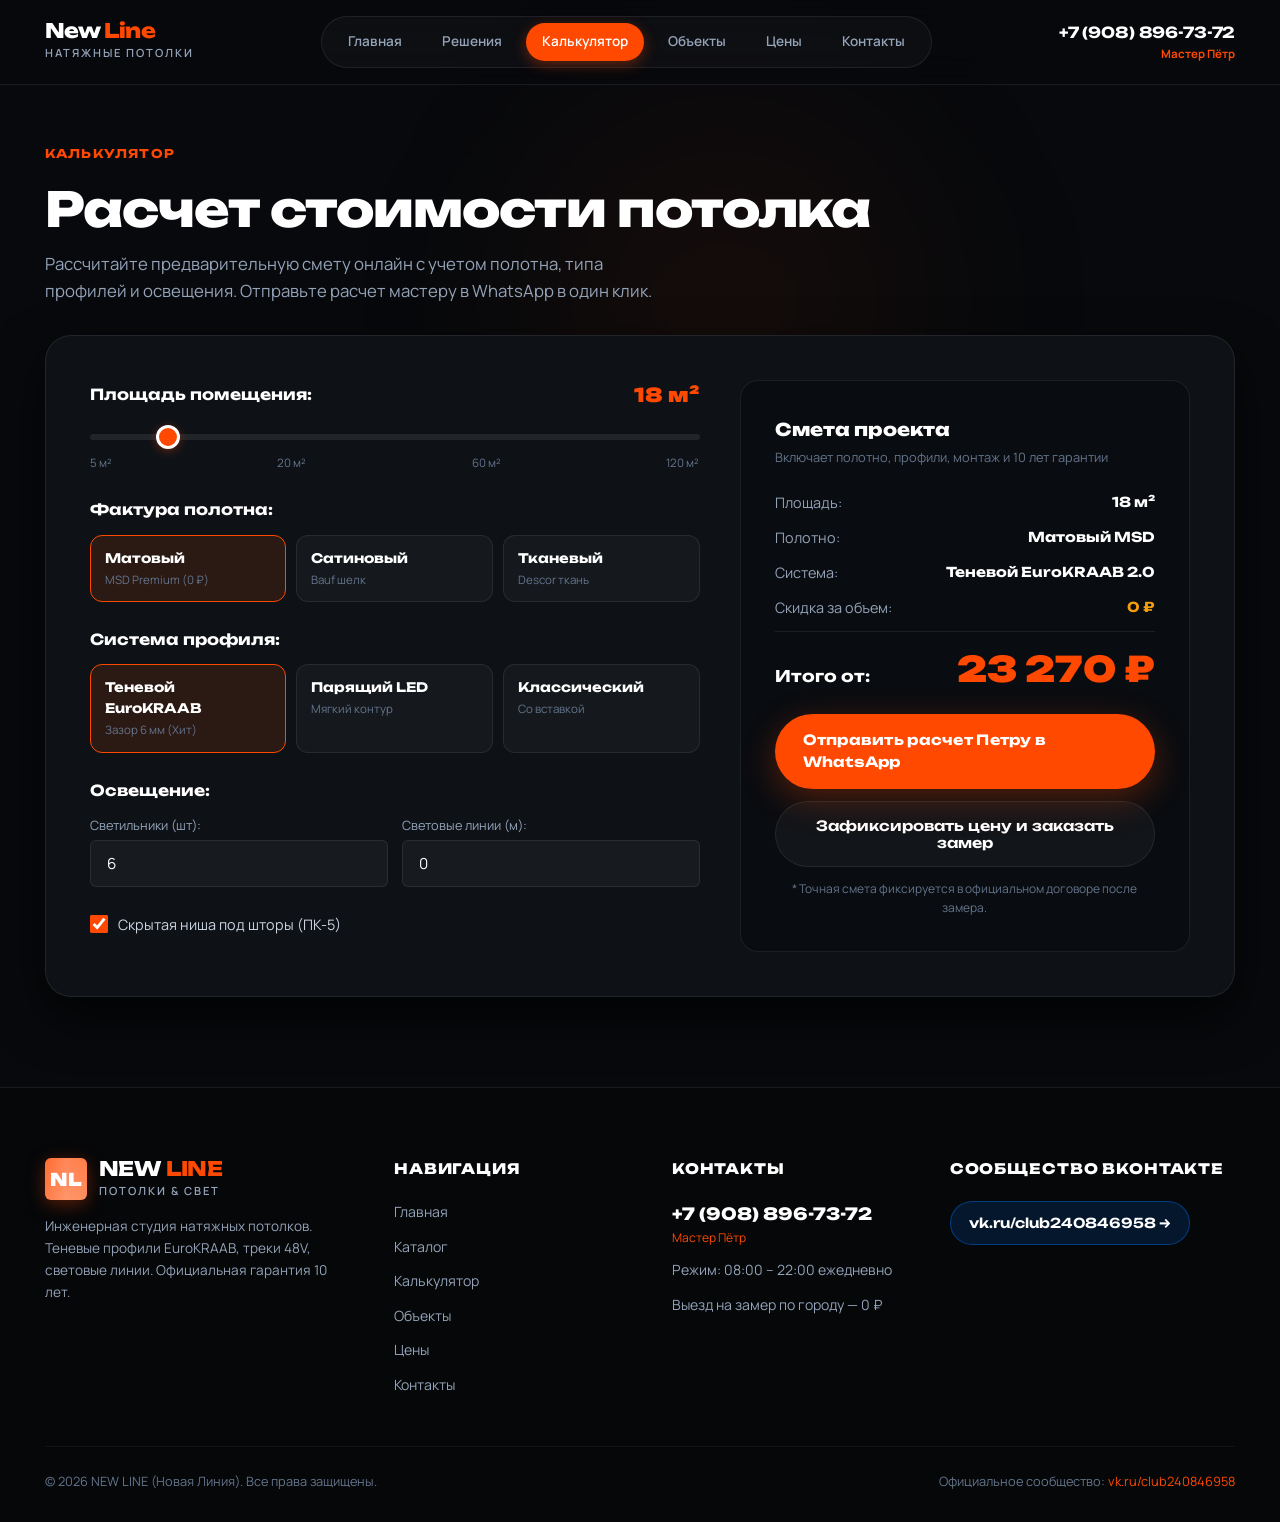
==== calculator.html @ ed09c53b "feat: NewLine stretch ceilings landing page with 152-FZ compliance and bento redesign" ====
<!DOCTYPE html>
<html lang="ru">
<head>
  <meta charset="UTF-8">
  <meta name="viewport" content="width=device-width, initial-scale=1.0">
  <title>Калькулятор стоимости натяжного потолка | NEW LINE</title>
  <meta name="description" content="Интерактивный светотехнический калькулятор сметы натяжных потолков. Теневые EuroKRAAB, треки 48V, световые линии. Мастер Пётр: +7 (908) 896-73-72.">

  <!-- Open Graph -->
  <meta property="og:title" content="Калькулятор стоимости потолка онлайн | NEW LINE">
  <meta property="og:description" content="Рассчитайте смету за 30 секунд и получите скидку до 15%!">
  <meta property="og:image" content="./assets/images/banner.png">

  <!-- Favicon -->
  <link rel="icon" type="image/svg+xml" href="data:image/svg+xml,<svg xmlns='http://www.w3.org/2000/svg' viewBox='0 0 100 100'><rect width='100' height='100' rx='20' fill='%23FF4800'/><path d='M25 75 L25 25 L45 25 L75 75 L75 25' stroke='white' stroke-width='12' fill='none' stroke-linecap='round' stroke-linejoin='round'/></svg>">

  <!-- Stylesheets -->
  <link rel="stylesheet" href="./assets/css/style.css">
  <link rel="stylesheet" href="./assets/css/animations.css">
</head>
<body>

  <div class="bg-ambient-light" style="top: 0; right: 20%;"></div>

  <!-- Header -->
  <header class="studio-header">
    <div class="container">
      <div class="header-inner">
        <a href="./index.html" class="brand-mark">
          <div class="brand-titles">
            <span class="brand-title">New <span>Line</span></span>
            <span class="brand-subtitle">натяжные потолки</span>
          </div>
        </a>

        <nav class="studio-nav">
          <a href="./index.html" class="studio-nav-link">Главная</a>
          <a href="./catalog.html" class="studio-nav-link">Решения</a>
          <a href="./calculator.html" class="studio-nav-link active">Калькулятор</a>
          <a href="./portfolio.html" class="studio-nav-link">Объекты</a>
          <a href="./prices.html" class="studio-nav-link">Цены</a>
          <a href="./contacts.html" class="studio-nav-link">Контакты</a>
        </nav>

        <div class="header-actions">
          <div class="header-phone">
            <a href="tel:+79088967372" class="header-phone-link">+7 (908) 896-73-72</a>
            <span class="header-phone-author">Мастер Пётр</span>
          </div>
          <button class="mobile-toggle-btn" aria-label="Меню">
            <svg width="22" height="22" viewBox="0 0 24 24" fill="none" stroke="currentColor" stroke-width="2.5"><line x1="3" y1="12" x2="21" y2="12"/><line x1="3" y1="6" x2="21" y2="6"/><line x1="3" y1="18" x2="21" y2="18"/></svg>
          </button>
        </div>
      </div>
    </div>
  </header>

  <!-- Page Header -->
  <section class="section-space" style="padding-top: 140px; padding-bottom: 30px;">
    <div class="container">
      <span class="studio-section-tag">Калькулятор</span>
      <h1 class="studio-section-title" style="font-size: 3rem; margin-top: 8px;">Расчет стоимости потолка</h1>
      <p style="color: var(--text-muted); max-width: 620px; font-size: 1.05rem; margin-top: 12px;">
        Рассчитайте предварительную смету онлайн с учетом полотна, типа профилей и освещения. Отправьте расчет мастеру в WhatsApp в один клик.
      </p>
    </div>
  </section>

  <!-- Estimator Section -->
  <section class="section-space" style="padding-top: 0;">
    <div class="container">
      <div class="estimator-container">
        <!-- Left: Form Controls -->
        <div>
          <!-- Area -->
          <div class="estimator-group">
            <div class="estimator-label-row">
              <span class="estimator-title">Площадь помещения:</span>
              <span class="estimator-value" id="areaValDisplay">18 м²</span>
            </div>
            <input type="range" class="studio-range" id="areaRange" min="5" max="120" value="18" step="1">
            <div style="display: flex; justify-content: space-between; font-size: 0.72rem; color: var(--text-dim); margin-top: 6px;">
              <span>5 м²</span>
              <span>20 м²</span>
              <span>60 м²</span>
              <span>120 м²</span>
            </div>
          </div>

          <!-- Texture -->
          <div class="estimator-group">
            <div class="estimator-label-row">
              <span class="estimator-title">Фактура полотна:</span>
            </div>
            <div class="studio-selector-grid">
              <div class="studio-option-btn active" data-est-texture="matte">
                <div class="option-btn-title">Матовый</div>
                <div class="option-btn-sub">MSD Premium (0 ₽)</div>
              </div>
              <div class="studio-option-btn" data-est-texture="satin">
                <div class="option-btn-title">Сатиновый</div>
                <div class="option-btn-sub">Bauf шелк</div>
              </div>
              <div class="studio-option-btn" data-est-texture="fabric">
                <div class="option-btn-title">Тканевый</div>
                <div class="option-btn-sub">Descor ткань</div>
              </div>
            </div>
          </div>

          <!-- Profile -->
          <div class="estimator-group">
            <div class="estimator-label-row">
              <span class="estimator-title">Система профиля:</span>
            </div>
            <div class="studio-selector-grid">
              <div class="studio-option-btn active" data-est-profile="shadow">
                <div class="option-btn-title">Теневой EuroKRAAB</div>
                <div class="option-btn-sub">Зазор 6 мм (Хит)</div>
              </div>
              <div class="studio-option-btn" data-est-profile="floating">
                <div class="option-btn-title">Парящий LED</div>
                <div class="option-btn-sub">Мягкий контур</div>
              </div>
              <div class="studio-option-btn" data-est-profile="classic">
                <div class="option-btn-title">Классический</div>
                <div class="option-btn-sub">Со вставкой</div>
              </div>
            </div>
          </div>

          <!-- Light Elements -->
          <div class="estimator-group">
            <div class="estimator-label-row">
              <span class="estimator-title">Освещение:</span>
            </div>
            <div style="display: grid; grid-template-columns: 1fr 1fr; gap: 14px;">
              <div>
                <span style="font-size: 0.8rem; color: var(--text-muted); display: block; margin-bottom: 4px;">Светильники (шт):</span>
                <input type="number" id="estSpots" class="studio-input" value="6" min="0" max="60" style="margin-bottom: 0;">
              </div>
              <div>
                <span style="font-size: 0.8rem; color: var(--text-muted); display: block; margin-bottom: 4px;">Световые линии (м):</span>
                <input type="number" id="estLines" class="studio-input" value="0" min="0" max="40" style="margin-bottom: 0;">
              </div>
            </div>
          </div>

          <!-- Niche -->
          <div class="estimator-group" style="margin-bottom: 0;">
            <label style="display: flex; align-items: center; gap: 10px; cursor: pointer; font-size: 0.9rem; color: #CBD5E1;">
              <input type="checkbox" id="estNiche" checked style="accent-color: var(--primary); width: 18px; height: 18px;">
              <span>Скрытая ниша под шторы (ПК-5)</span>
            </label>
          </div>
        </div>

        <!-- Right: Summary -->
        <div class="estimator-summary-card">
          <div>
            <div style="font-family: var(--font-display); font-size: 1.1rem; font-weight: 800; color: #fff; margin-bottom: 4px;">Смета проекта</div>
            <p style="font-size: 0.8rem; color: var(--text-dim); margin-bottom: 24px;">Включает полотно, профили, монтаж и 10 лет гарантии</p>

            <div class="summary-spec-row">
              <span>Площадь:</span>
              <strong id="specArea">18 м²</strong>
            </div>
            <div class="summary-spec-row">
              <span>Полотно:</span>
              <strong id="specTexture">Матовый MSD</strong>
            </div>
            <div class="summary-spec-row">
              <span>Система:</span>
              <strong id="specProfile">Теневой EuroKRAAB 2.0</strong>
            </div>
            <div class="summary-spec-row">
              <span>Скидка за объем:</span>
              <strong id="specDiscount" style="color: var(--gold);">0 ₽</strong>
            </div>
          </div>

          <div>
            <div class="summary-total-block">
              <span class="summary-total-label">Итого от:</span>
              <span class="summary-total-num" id="totalEstimateDisplay">18 970 ₽</span>
            </div>

            <a id="estimatorWaBtn" href="#" target="_blank" class="btn-studio-primary" style="width: 100%; justify-content: center; margin-bottom: 12px;">
              Отправить расчет Петру в WhatsApp
            </a>
            <button class="btn-studio-ghost" data-modal-target="measureModal" style="width: 100%; justify-content: center;">
              Зафиксировать цену и заказать замер
            </button>
            <p style="font-size: 0.75rem; color: var(--text-dim); text-align: center; margin-top: 12px;">
              * Точная смета фиксируется в официальном договоре после замера.
            </p>
          </div>
        </div>
      </div>
    </div>
  </section>

  <!-- Studio Footer -->
  <footer class="studio-footer">
    <div class="container">
      <div class="footer-top-grid">
        <div>
          <div class="brand-mark" style="margin-bottom: 16px;">
            <div class="brand-symbol">NL</div>
            <div class="brand-titles">
              <span class="brand-title">NEW <span>LINE</span></span>
              <span class="brand-subtitle">потолки & свет</span>
            </div>
          </div>
          <p style="font-size: 0.85rem; line-height: 1.6;">
            Инженерная студия натяжных потолков. Теневые профили EuroKRAAB, треки 48V, световые линии. Официальная гарантия 10 лет.
          </p>
        </div>

        <div>
          <h4 class="footer-heading">Навигация</h4>
          <div class="footer-list">
            <a href="./index.html" class="footer-link">Главная</a>
            <a href="./catalog.html" class="footer-link">Каталог</a>
            <a href="./calculator.html" class="footer-link">Калькулятор</a>
            <a href="./portfolio.html" class="footer-link">Объекты</a>
            <a href="./prices.html" class="footer-link">Цены</a>
            <a href="./contacts.html" class="footer-link">Контакты</a>
          </div>
        </div>

        <div>
          <h4 class="footer-heading">Контакты</h4>
          <div class="footer-list">
            <div>
              <a href="tel:+79088967372" style="font-family: var(--font-display); font-size: 1.05rem; font-weight: 800; color: #fff;">+7 (908) 896-73-72</a>
              <div style="font-size: 0.75rem; color: var(--primary);">Мастер Пётр</div>
            </div>
            <div>Режим: 08:00 – 22:00 ежедневно</div>
            <div>Выезд на замер по городу — 0 ₽</div>
          </div>
        </div>

        <div>
          <h4 class="footer-heading">Сообщество ВКонтакте</h4>
          <a href="https://vk.ru/club240846958" target="_blank" rel="noopener" class="btn-studio-ghost" style="padding: 10px 18px; font-size: 0.85rem; color: #fff; border-color: rgba(0, 119, 255, 0.4); background: rgba(0, 119, 255, 0.15);">
            vk.ru/club240846958 →
          </a>
        </div>
      </div>

      <div class="footer-bottom-row">
        <div>© 2026 NEW LINE (Новая Линия). Все права защищены.</div>
        <div>Официальное сообщество: <a href="https://vk.ru/club240846958" target="_blank" rel="noopener" style="color: var(--primary);">vk.ru/club240846958</a></div>
      </div>
    </div>
  </footer>

  <!-- Modal -->
  <div class="modal-overlay" id="measureModal">
    <div class="modal-box">
      <button class="modal-close">✕</button>
      <div style="font-family: var(--font-display); font-size: 1.35rem; font-weight: 800; color: #fff; margin-bottom: 6px;">Вызов мастера на замер</div>
      <p style="font-size: 0.85rem; color: var(--text-muted); margin-bottom: 24px;">Мастер Пётр свяжется с вами и приедет с каталогом образцов.</p>
      
      <form class="ajax-form">
        <input type="text" name="name" class="studio-input" placeholder="Ваше имя" required>
        <input type="tel" name="phone" class="studio-input" placeholder="+7 (908) ___-__-__" required>
        <button type="submit" class="btn-studio-primary" style="width: 100%; justify-content: center; margin-top: 10px;">
          Записаться на замер (0 ₽)
        </button>
      </form>
    </div>
  </div>

  <script src="./assets/js/main.js"></script>
</body>
</html>
---- assets/css/style.css ----
/* ==========================================================================
   NEW LINE — АРХИТЕКТУРА ПОТОЛКА И СВЕТА
   Авторский дизайн студии натяжных потолков | Мастер-технолог Пётр
   Типографика: Unbounded + Manrope | Палитра: Deep Obsidian & Electric Orange
   ========================================================================== */

@import url('https://fonts.googleapis.com/css2?family=Manrope:wght@300;400;500;600;700;800&family=Unbounded:wght@400;500;600;700;800;900&display=swap');

:root {
  --primary: #FF4800;
  --primary-hover: #E03E00;
  --primary-glow: rgba(255, 72, 0, 0.35);
  --primary-soft: rgba(255, 72, 0, 0.12);

  --bg-dark: #07090C;
  --bg-surface: #0E1217;
  --bg-card: #141922;
  --bg-card-hover: #1A212D;

  --border-subtle: rgba(255, 255, 255, 0.08);
  --border-hover: rgba(255, 72, 0, 0.4);
  --border-glow: rgba(255, 72, 0, 0.6);

  --text-white: #FFFFFF;
  --text-muted: #94A3B8;
  --text-dim: #64748B;

  --font-display: 'Unbounded', sans-serif;
  --font-body: 'Manrope', -apple-system, BlinkMacSystemFont, sans-serif;

  --vk-blue: #0077FF;
  --wa-green: #25D366;
  --gold: #F59E0B;

  --radius-xs: 6px;
  --radius-sm: 12px;
  --radius-md: 18px;
  --radius-lg: 26px;
  --radius-full: 9999px;

  --shadow-subtle: 0 4px 20px rgba(0, 0, 0, 0.4);
  --shadow-orange: 0 10px 35px rgba(255, 72, 0, 0.3);
  --shadow-deep: 0 20px 50px rgba(0, 0, 0, 0.7);

  --ease-out: cubic-bezier(0.16, 1, 0.3, 1);
  --transition: all 0.3s cubic-bezier(0.16, 1, 0.3, 1);
}

/* Reset & Base */
*, *::before, *::after {
  box-sizing: border-box;
  margin: 0;
  padding: 0;
}

html {
  scroll-behavior: smooth;
  font-size: 16px;
  background-color: var(--bg-dark);
}

body {
  font-family: var(--font-body);
  background-color: var(--bg-dark);
  color: var(--text-white);
  line-height: 1.6;
  overflow-x: hidden;
  -webkit-font-smoothing: antialiased;
  position: relative;
}

/* Ambient glow in background */
.bg-ambient-light {
  position: fixed;
  width: 600px;
  height: 600px;
  border-radius: 50%;
  background: radial-gradient(circle, rgba(255, 72, 0, 0.08) 0%, transparent 70%);
  pointer-events: none;
  z-index: 0;
  filter: blur(80px);
}

a {
  color: inherit;
  text-decoration: none;
  transition: var(--transition);
}

img {
  max-width: 100%;
  height: auto;
  display: block;
}

button, input, select, textarea {
  font-family: var(--font-body);
  color: inherit;
  outline: none;
}

button {
  cursor: pointer;
  border: none;
  background: none;
}

.container {
  width: 100%;
  max-width: 100%;
  margin: 0 auto;
  padding: 0 clamp(20px, 3.5vw, 64px);
  position: relative;
  z-index: 2;
}

/* ==========================================================================
   Header & Navigation (Architectural Studio)
   ========================================================================== */
.studio-header {
  position: fixed;
  top: 0;
  left: 0;
  right: 0;
  z-index: 1000;
  padding: 16px 0;
  background: rgba(7, 9, 12, 0.75);
  backdrop-filter: blur(20px);
  -webkit-backdrop-filter: blur(20px);
  border-bottom: 1px solid var(--border-subtle);
  transition: var(--transition);
}

.studio-header.scrolled {
  background: rgba(7, 9, 12, 0.95);
  padding: 12px 0;
  box-shadow: 0 10px 30px rgba(0, 0, 0, 0.5);
}

.header-inner {
  display: flex;
  align-items: center;
  justify-content: space-between;
  gap: 20px;
}

/* Brand Logo */
.brand-mark {
  display: flex;
  align-items: center;
  gap: 12px;
}

.brand-symbol {
  width: 42px;
  height: 42px;
  border-radius: var(--radius-xs);
  background: linear-gradient(135deg, var(--primary), #FF7338);
  display: flex;
  align-items: center;
  justify-content: center;
  font-family: var(--font-display);
  font-weight: 900;
  font-size: 1.1rem;
  color: #fff;
  box-shadow: 0 4px 18px var(--primary-glow);
  position: relative;
  overflow: hidden;
}

.brand-symbol::after {
  content: '';
  position: absolute;
  top: -50%;
  left: -50%;
  width: 200%;
  height: 200%;
  background: linear-gradient(45deg, transparent, rgba(255, 255, 255, 0.3), transparent);
  transform: rotate(45deg);
  animation: lightSweep 4s infinite;
}

.brand-titles {
  display: flex;
  flex-direction: column;
}

.brand-title {
  font-family: var(--font-display);
  font-size: 1.25rem;
  font-weight: 800;
  letter-spacing: -0.02em;
  color: #fff;
  line-height: 1;
}

.brand-title span {
  color: var(--primary);
}

.brand-subtitle {
  font-size: 0.7rem;
  text-transform: uppercase;
  letter-spacing: 0.18em;
  color: var(--text-muted);
  margin-top: 3px;
  font-weight: 600;
}

/* Navigation Links */
.studio-nav {
  display: flex;
  align-items: center;
  gap: 8px;
  background: rgba(255, 255, 255, 0.03);
  padding: 6px 10px;
  border-radius: var(--radius-full);
  border: 1px solid var(--border-subtle);
}

.studio-nav-link {
  font-size: 0.85rem;
  font-weight: 600;
  color: var(--text-muted);
  padding: 8px 16px;
  border-radius: var(--radius-full);
  transition: var(--transition);
  position: relative;
}

.studio-nav-link:hover {
  color: #fff;
  background: rgba(255, 255, 255, 0.05);
}

.studio-nav-link.active {
  color: #fff;
  background: var(--primary);
  box-shadow: 0 4px 14px var(--primary-glow);
}

/* Header Status & Call */
.header-actions {
  display: flex;
  align-items: center;
  gap: 16px;
}

.status-chip {
  display: flex;
  align-items: center;
  gap: 8px;
  padding: 6px 14px;
  background: rgba(255, 255, 255, 0.04);
  border: 1px solid var(--border-subtle);
  border-radius: var(--radius-full);
  font-size: 0.78rem;
  font-weight: 600;
  color: var(--text-muted);
}

.status-dot {
  width: 8px;
  height: 8px;
  border-radius: 50%;
  background: #10B981;
  box-shadow: 0 0 10px #10B981;
  animation: pulseDot 2s infinite;
}

.header-phone {
  display: flex;
  flex-direction: column;
  text-align: right;
}

.header-phone-link {
  font-family: var(--font-display);
  font-size: 0.95rem;
  font-weight: 700;
  color: #fff;
  letter-spacing: -0.01em;
}

.header-phone-link:hover {
  color: var(--primary);
}

.header-phone-author {
  font-size: 0.72rem;
  color: var(--primary);
  font-weight: 700;
}

/* Mobile Nav Toggle */
.mobile-toggle-btn {
  display: none;
  background: rgba(255, 255, 255, 0.05);
  border: 1px solid var(--border-subtle);
  border-radius: var(--radius-xs);
  width: 42px;
  height: 42px;
  align-items: center;
  justify-content: center;
  color: #fff;
}

/* ==========================================================================
   Hero Section (Kinetic Typography & High-End Visual)
   ========================================================================== */
/* ==========================================================================
   Hero Section: Bento Architectural Visualizer
   ========================================================================== */
.hero-studio {
  padding-top: 135px;
  padding-bottom: 50px;
  position: relative;
  overflow: hidden;
}

/* Micro Top Bar */
.hero-top-microbar {
  display: flex;
  align-items: center;
  justify-content: space-between;
  gap: 16px;
  padding: 10px 22px;
  background: rgba(255, 255, 255, 0.025);
  border: 1px solid var(--border-subtle);
  border-radius: var(--radius-full);
  margin-bottom: 24px;
  backdrop-filter: blur(10px);
}

.microbar-brand {
  display: flex;
  align-items: center;
  gap: 8px;
  font-family: var(--font-display);
  font-size: 0.8rem;
  font-weight: 800;
  color: #fff;
  letter-spacing: 0.02em;
}

.microbar-dot {
  width: 8px;
  height: 8px;
  border-radius: 2px;
  background: var(--primary);
  box-shadow: 0 0 10px var(--primary);
}

.microbar-location {
  display: flex;
  align-items: center;
  gap: 8px;
  font-size: 0.8rem;
  font-weight: 600;
  color: var(--text-muted);
}

.microbar-location svg {
  color: var(--primary);
  flex-shrink: 0;
}

.microbar-status {
  display: flex;
  align-items: center;
  gap: 8px;
  font-size: 0.78rem;
  font-weight: 700;
  color: #10B981;
}

.status-pulse-dot {
  width: 8px;
  height: 8px;
  border-radius: 50%;
  background: #10B981;
  box-shadow: 0 0 10px #10B981;
  animation: pulseDot 2s infinite;
  display: inline-block;
  flex-shrink: 0;
}

/* Bento Main Grid */
.hero-bento-grid {
  display: grid;
  grid-template-columns: 1.05fr 0.95fr;
  gap: 24px;
  align-items: stretch;
}

/* Left Bento Module */
.hero-bento-main {
  background: linear-gradient(165deg, rgba(255, 255, 255, 0.035) 0%, rgba(13, 17, 23, 0.96) 100%);
  border: 1px solid var(--border-subtle);
  border-radius: var(--radius-lg);
  padding: 42px 40px;
  display: flex;
  flex-direction: column;
  justify-content: center;
  position: relative;
  overflow: hidden;
  box-shadow: var(--shadow-deep);
}

.hero-bento-main::before {
  content: '';
  position: absolute;
  top: 0;
  left: 0;
  width: 100%;
  height: 3px;
  background: linear-gradient(90deg, var(--primary), transparent 80%);
}

.hero-pill-category {
  display: inline-flex;
  align-items: center;
  gap: 8px;
  font-family: var(--font-display);
  font-size: 0.74rem;
  font-weight: 800;
  text-transform: uppercase;
  letter-spacing: 0.08em;
  color: var(--primary);
  margin-bottom: 20px;
}

.pill-sep {
  color: rgba(255, 255, 255, 0.3);
}

.hero-display-title {
  font-family: var(--font-display);
  font-size: 2.85rem;
  font-weight: 900;
  line-height: 1.14;
  letter-spacing: -0.03em;
  color: #fff;
  margin-bottom: 20px;
}

.hero-glow-accent {
  background: linear-gradient(135deg, #FF4800, #FFA770);
  -webkit-background-clip: text;
  -webkit-text-fill-color: transparent;
}

.hero-subtext {
  font-size: 1.02rem;
  color: var(--text-muted);
  line-height: 1.7;
  max-width: 530px;
  margin-bottom: 30px;
}

.hero-action-buttons {
  display: flex;
  align-items: center;
  gap: 12px;
  flex-wrap: wrap;
  margin-bottom: 34px;
}

/* Buttons */
.btn-studio-primary {
  display: inline-flex;
  align-items: center;
  justify-content: center;
  gap: 10px;
  background: var(--primary);
  color: #fff;
  font-family: var(--font-display);
  font-size: 0.88rem;
  font-weight: 700;
  letter-spacing: 0.02em;
  padding: 15px 28px;
  border-radius: var(--radius-full);
  box-shadow: var(--shadow-orange);
  position: relative;
  overflow: hidden;
  transition: var(--transition);
}

.btn-studio-primary:hover {
  background: var(--primary-hover);
  transform: translateY(-2px);
  box-shadow: 0 14px 40px rgba(255, 72, 0, 0.45);
}

.btn-studio-whatsapp {
  display: inline-flex;
  align-items: center;
  justify-content: center;
  gap: 9px;
  background: #1FB357;
  color: #fff;
  font-family: var(--font-display);
  font-size: 0.88rem;
  font-weight: 700;
  padding: 15px 24px;
  border-radius: var(--radius-full);
  box-shadow: 0 8px 24px rgba(31, 179, 87, 0.3);
  transition: var(--transition);
}

.btn-studio-whatsapp:hover {
  background: #189e4c;
  transform: translateY(-2px);
  box-shadow: 0 12px 30px rgba(31, 179, 87, 0.45);
  color: #fff;
}

.btn-studio-ghost {
  display: inline-flex;
  align-items: center;
  justify-content: center;
  gap: 8px;
  background: rgba(255, 255, 255, 0.04);
  color: #fff;
  font-family: var(--font-display);
  font-size: 0.88rem;
  font-weight: 600;
  padding: 15px 22px;
  border-radius: var(--radius-full);
  border: 1px solid var(--border-subtle);
  transition: var(--transition);
}

.btn-studio-ghost:hover {
  background: rgba(255, 255, 255, 0.08);
  border-color: rgba(255, 255, 255, 0.2);
  transform: translateY(-2px);
}

/* Micro Specs Badges */
.hero-specs-row {
  display: grid;
  grid-template-columns: repeat(3, 1fr);
  gap: 12px;
  padding-top: 24px;
  border-top: 1px solid rgba(255, 255, 255, 0.06);
}

.spec-chip {
  display: flex;
  align-items: flex-start;
  gap: 8px;
  font-size: 0.76rem;
  font-weight: 600;
  color: #CBD5E1;
  line-height: 1.35;
}

.spec-chip svg {
  color: var(--primary);
  flex-shrink: 0;
  margin-top: 1px;
}

/* Right Bento Module: Interactive Visual Stage */
.hero-visual-stage {
  background: var(--bg-surface);
  border: 1px solid var(--border-subtle);
  border-radius: var(--radius-lg);
  padding: 22px;
  display: flex;
  flex-direction: column;
  box-shadow: var(--shadow-deep);
  position: relative;
  overflow: hidden;
}

.stage-frame {
  display: flex;
  flex-direction: column;
  height: 100%;
}

.stage-controls-header {
  display: flex;
  align-items: center;
  justify-content: space-between;
  margin-bottom: 12px;
  gap: 12px;
}

.stage-controls-title {
  font-size: 0.78rem;
  font-weight: 700;
  color: var(--text-dim);
  text-transform: uppercase;
  letter-spacing: 0.05em;
}

.stage-ambient-toggle {
  display: inline-flex;
  align-items: center;
  gap: 8px;
  padding: 6px 14px;
  background: rgba(255, 255, 255, 0.04);
  border: 1px solid var(--border-subtle);
  border-radius: var(--radius-full);
  cursor: pointer;
  transition: var(--transition);
  user-select: none;
}

.stage-ambient-toggle:hover {
  background: rgba(255, 255, 255, 0.08);
}

.stage-ambient-toggle.active {
  background: rgba(255, 72, 0, 0.16);
  border-color: var(--primary);
  box-shadow: 0 0 15px rgba(255, 72, 0, 0.25);
}

.ambient-toggle-indicator {
  width: 8px;
  height: 8px;
  border-radius: 50%;
  background: var(--text-dim);
  transition: var(--transition);
}

.stage-ambient-toggle.active .ambient-toggle-indicator {
  background: #FFA500;
  box-shadow: 0 0 8px #FFA500;
}

.ambient-toggle-text {
  font-family: var(--font-display);
  font-size: 0.72rem;
  font-weight: 700;
  color: #fff;
}

/* Tabs list */
.stage-tabs-list {
  display: grid;
  grid-template-columns: repeat(4, 1fr);
  gap: 6px;
  margin-bottom: 14px;
}

.stage-tab-btn {
  background: rgba(255, 255, 255, 0.03);
  border: 1px solid var(--border-subtle);
  color: var(--text-muted);
  padding: 9px 8px;
  border-radius: var(--radius-xs);
  font-family: var(--font-display);
  font-size: 0.72rem;
  font-weight: 700;
  cursor: pointer;
  transition: var(--transition);
  text-align: center;
  white-space: nowrap;
}

.stage-tab-btn:hover {
  color: #fff;
  background: rgba(255, 255, 255, 0.06);
}

.stage-tab-btn.active {
  background: var(--primary);
  color: #fff;
  border-color: var(--primary);
  box-shadow: 0 4px 14px var(--primary-glow);
}

/* Stage Viewport */
.stage-viewport {
  position: relative;
  border-radius: var(--radius-md);
  overflow: hidden;
  height: 310px;
  background: #000;
  margin-bottom: 16px;
  border: 1px solid rgba(255, 255, 255, 0.08);
}

.stage-img {
  width: 100%;
  height: 100%;
  object-fit: cover;
  transition: opacity 0.25s ease, transform 0.25s ease;
  display: block;
}

/* Ambient glow overlay */
.stage-ambient-overlay {
  position: absolute;
  inset: 0;
  pointer-events: none;
  opacity: 0;
  transition: opacity 0.6s ease;
  background: radial-gradient(circle at 50% 20%, rgba(255, 120, 30, 0.45) 0%, rgba(255, 72, 0, 0.2) 50%, rgba(0, 0, 0, 0.6) 100%);
  mix-blend-mode: screen;
}

.stage-ambient-overlay.active {
  opacity: 1;
}

/* Floating live specs badge inside stage */
.stage-floating-info {
  position: absolute;
  bottom: 14px;
  left: 14px;
  background: rgba(10, 14, 19, 0.88);
  backdrop-filter: blur(14px);
  border: 1px solid var(--border-subtle);
  border-left: 3px solid var(--primary);
  border-radius: var(--radius-xs);
  padding: 10px 16px;
  z-index: 4;
}

.stage-info-badge {
  font-size: 0.68rem;
  text-transform: uppercase;
  font-weight: 800;
  color: var(--primary);
  letter-spacing: 0.05em;
  margin-bottom: 2px;
}

.stage-info-title {
  font-family: var(--font-display);
  font-size: 0.92rem;
  font-weight: 800;
  color: #fff;
}

.stage-info-price {
  font-size: 0.78rem;
  font-weight: 700;
  color: var(--gold);
  margin-top: 2px;
}

/* Stage bottom dock */
.stage-dock-bar {
  display: flex;
  align-items: center;
  justify-content: space-between;
  gap: 14px;
  background: rgba(255, 255, 255, 0.02);
  border: 1px solid var(--border-subtle);
  border-radius: var(--radius-sm);
  padding: 12px 16px;
  margin-top: auto;
}

.dock-master-info {
  display: flex;
  align-items: center;
  gap: 10px;
}

.dock-avatar {
  width: 36px;
  height: 36px;
  border-radius: 50%;
  background: linear-gradient(135deg, var(--primary), #FF7338);
  display: flex;
  align-items: center;
  justify-content: center;
  font-family: var(--font-display);
  font-weight: 800;
  color: #fff;
  font-size: 0.95rem;
  flex-shrink: 0;
  box-shadow: 0 4px 12px var(--primary-glow);
}

.dock-text {
  display: flex;
  flex-direction: column;
}

.dock-name {
  font-family: var(--font-display);
  font-size: 0.85rem;
  font-weight: 800;
  color: #fff;
  line-height: 1.2;
}

.dock-sub {
  font-size: 0.72rem;
  color: var(--text-dim);
  margin-top: 2px;
}

.dock-phone-btn {
  display: inline-flex;
  align-items: center;
  gap: 6px;
  background: rgba(255, 72, 0, 0.12);
  border: 1px solid rgba(255, 72, 0, 0.3);
  padding: 7px 14px;
  border-radius: var(--radius-full);
  font-family: var(--font-display);
  font-size: 0.85rem;
  font-weight: 800;
  color: #fff;
  transition: var(--transition);
  white-space: nowrap;
}

.dock-phone-btn:hover {
  background: var(--primary);
  border-color: var(--primary);
  color: #fff;
}

/* ==========================================================================
   Kinetic Marquee Ticker
   ========================================================================== */
.kinetic-marquee-wrap {
  background: #0E1217;
  border-top: 1px solid var(--border-subtle);
  border-bottom: 1px solid var(--border-subtle);
  padding: 16px 0;
  overflow: hidden;
  user-select: none;
}

.marquee-content {
  display: flex;
  align-items: center;
  gap: 40px;
  white-space: nowrap;
  animation: marqueeLoop 25s linear infinite;
}

.marquee-item {
  display: flex;
  align-items: center;
  gap: 16px;
  font-family: var(--font-display);
  font-size: 0.88rem;
  font-weight: 700;
  letter-spacing: 0.08em;
  text-transform: uppercase;
  color: #E2E8F0;
}

.marquee-separator {
  color: var(--primary);
  font-size: 1.1rem;
}

/* ==========================================================================
   Architecture Ceiling Solutions (Art-Gallery Grid)
   ========================================================================== */
.section-space {
  padding: 90px 0;
}

.studio-section-head {
  margin-bottom: 50px;
}

.studio-section-tag {
  font-family: var(--font-display);
  font-size: 0.75rem;
  font-weight: 700;
  text-transform: uppercase;
  letter-spacing: 0.1em;
  color: var(--primary);
  display: inline-block;
  margin-bottom: 10px;
}

.studio-section-title {
  font-family: var(--font-display);
  font-size: 2.4rem;
  font-weight: 800;
  line-height: 1.2;
  letter-spacing: -0.02em;
  color: #fff;
}

.studio-grid-solutions {
  display: grid;
  grid-template-columns: repeat(3, 1fr);
  gap: 28px;
}

.solution-art-card {
  background: var(--bg-surface);
  border: 1px solid var(--border-subtle);
  border-radius: var(--radius-md);
  overflow: hidden;
  display: flex;
  flex-direction: column;
  transition: var(--transition);
  position: relative;
}

.solution-art-card:hover {
  transform: translateY(-6px);
  border-color: var(--border-hover);
  box-shadow: 0 16px 40px rgba(0, 0, 0, 0.6), 0 0 25px var(--primary-soft);
}

.solution-media {
  position: relative;
  height: 240px;
  overflow: hidden;
}

.solution-media img {
  width: 100%;
  height: 100%;
  object-fit: cover;
  transition: transform 0.6s var(--ease-out);
}

.solution-art-card:hover .solution-media img {
  transform: scale(1.08);
}

.solution-badge-pill {
  position: absolute;
  top: 14px;
  left: 14px;
  background: rgba(8, 10, 13, 0.85);
  backdrop-filter: blur(8px);
  border: 1px solid rgba(255, 255, 255, 0.15);
  padding: 4px 12px;
  border-radius: var(--radius-full);
  font-family: var(--font-display);
  font-size: 0.7rem;
  font-weight: 700;
  text-transform: uppercase;
  letter-spacing: 0.04em;
  color: #fff;
}

.solution-badge-pill.hot {
  background: var(--primary);
  border-color: var(--primary);
}

.solution-body {
  padding: 26px;
  display: flex;
  flex-direction: column;
  flex-grow: 1;
}

.solution-title {
  font-family: var(--font-display);
  font-size: 1.25rem;
  font-weight: 800;
  letter-spacing: -0.01em;
  color: #fff;
  margin-bottom: 10px;
}

.solution-desc {
  font-size: 0.9rem;
  color: var(--text-muted);
  line-height: 1.6;
  margin-bottom: 20px;
  flex-grow: 1;
}

.solution-meta-tags {
  display: flex;
  gap: 8px;
  flex-wrap: wrap;
  margin-bottom: 20px;
}

.meta-tag {
  font-size: 0.75rem;
  font-weight: 600;
  color: #CBD5E1;
  background: rgba(255, 255, 255, 0.04);
  padding: 4px 10px;
  border-radius: var(--radius-xs);
  border: 1px solid var(--border-subtle);
}

.solution-bottom-row {
  display: flex;
  align-items: baseline;
  justify-content: space-between;
  padding-top: 16px;
  border-top: 1px solid var(--border-subtle);
}

.solution-price {
  font-family: var(--font-display);
  font-size: 1.2rem;
  font-weight: 800;
  color: var(--primary);
}

.solution-price span {
  font-size: 0.75rem;
  color: var(--text-dim);
  font-family: var(--font-body);
}

/* ==========================================================================
   Before / After Interactive Slider (Studio Style)
   ========================================================================== */
.before-after-box {
  max-width: 980px;
  margin: 0 auto;
  border-radius: var(--radius-lg);
  overflow: hidden;
  border: 1px solid var(--border-subtle);
  box-shadow: var(--shadow-deep);
  position: relative;
  aspect-ratio: 16 / 9;
  user-select: none;
}

.ba-slider-layer {
  position: relative;
  width: 100%;
  height: 100%;
}

.ba-before-img,
.ba-after-img {
  position: absolute;
  top: 0;
  left: 0;
  width: 100%;
  height: 100%;
  object-fit: cover;
}

.ba-after-cut {
  position: absolute;
  top: 0;
  left: 0;
  width: 50%;
  height: 100%;
  overflow: hidden;
  z-index: 2;
}

.ba-after-cut img {
  position: absolute;
  top: 0;
  left: 0;
  width: 980px;
  max-width: none;
  height: 100%;
  object-fit: cover;
}

.ba-divider {
  position: absolute;
  top: 0;
  bottom: 0;
  left: 50%;
  width: 3px;
  background: var(--primary);
  box-shadow: 0 0 15px var(--primary);
  z-index: 10;
  transform: translateX(-50%);
  cursor: ew-resize;
}

.ba-divider-handle {
  position: absolute;
  top: 50%;
  left: 50%;
  transform: translate(-50%, -50%);
  width: 44px;
  height: 44px;
  border-radius: 50%;
  background: var(--primary);
  border: 2px solid #fff;
  display: flex;
  align-items: center;
  justify-content: center;
  color: #fff;
  box-shadow: 0 4px 16px rgba(0, 0, 0, 0.6);
}

.ba-badge-tag {
  position: absolute;
  bottom: 20px;
  padding: 6px 14px;
  border-radius: var(--radius-full);
  background: rgba(8, 10, 13, 0.85);
  backdrop-filter: blur(8px);
  border: 1px solid rgba(255, 255, 255, 0.15);
  font-family: var(--font-display);
  font-size: 0.72rem;
  font-weight: 700;
  text-transform: uppercase;
  color: #fff;
  z-index: 5;
}

.ba-badge-tag.before { left: 20px; }
.ba-badge-tag.after { right: 20px; color: var(--primary); }

/* ==========================================================================
   Studio Interactive Ceiling Estimator
   ========================================================================== */
.estimator-container {
  background: var(--bg-surface);
  border: 1px solid var(--border-subtle);
  border-radius: var(--radius-lg);
  padding: 44px;
  box-shadow: var(--shadow-deep);
  display: grid;
  grid-template-columns: 1.15fr 0.85fr;
  gap: 40px;
}

.estimator-group {
  margin-bottom: 26px;
}

.estimator-label-row {
  display: flex;
  justify-content: space-between;
  align-items: center;
  margin-bottom: 12px;
}

.estimator-title {
  font-family: var(--font-display);
  font-size: 0.95rem;
  font-weight: 700;
  color: #fff;
}

.estimator-value {
  font-family: var(--font-display);
  font-size: 1.2rem;
  font-weight: 900;
  color: var(--primary);
}

/* Custom Range */
.studio-range {
  -webkit-appearance: none;
  width: 100%;
  height: 6px;
  border-radius: 4px;
  background: rgba(255, 255, 255, 0.08);
  outline: none;
}

.studio-range::-webkit-slider-thumb {
  -webkit-appearance: none;
  width: 24px;
  height: 24px;
  border-radius: 50%;
  background: var(--primary);
  border: 3px solid #fff;
  box-shadow: 0 2px 10px var(--primary-glow);
  cursor: pointer;
  transition: transform 0.2s;
}

.studio-range::-webkit-slider-thumb:hover {
  transform: scale(1.15);
}

/* Option Button Selectors */
.studio-selector-grid {
  display: grid;
  grid-template-columns: repeat(auto-fit, minmax(130px, 1fr));
  gap: 10px;
}

.studio-option-btn {
  background: rgba(255, 255, 255, 0.03);
  border: 1px solid var(--border-subtle);
  border-radius: var(--radius-sm);
  padding: 12px 14px;
  text-align: left;
  transition: var(--transition);
  cursor: pointer;
}

.studio-option-btn:hover {
  border-color: rgba(255, 72, 0, 0.4);
}

.studio-option-btn.active {
  background: var(--primary-soft);
  border-color: var(--primary);
}

.option-btn-title {
  font-family: var(--font-display);
  font-size: 0.82rem;
  font-weight: 700;
  color: #fff;
  margin-bottom: 2px;
}

.option-btn-sub {
  font-size: 0.72rem;
  color: var(--text-dim);
}

/* Summary Card */
.estimator-summary-card {
  background: #090C10;
  border: 1px solid var(--border-subtle);
  border-radius: var(--radius-md);
  padding: 34px;
  display: flex;
  flex-direction: column;
  justify-content: space-between;
}

.summary-spec-row {
  display: flex;
  justify-content: space-between;
  font-size: 0.9rem;
  color: var(--text-muted);
  margin-bottom: 12px;
}

.summary-spec-row strong {
  color: #fff;
  font-family: var(--font-display);
  font-size: 0.85rem;
}

.summary-total-block {
  border-top: 1px solid var(--border-subtle);
  padding-top: 20px;
  margin-bottom: 24px;
  display: flex;
  justify-content: space-between;
  align-items: baseline;
}

.summary-total-label {
  font-family: var(--font-display);
  font-size: 1rem;
  font-weight: 700;
  color: #fff;
}

.summary-total-num {
  font-family: var(--font-display);
  font-size: 2.2rem;
  font-weight: 900;
  color: var(--primary);
  line-height: 1;
}

/* ==========================================================================
   Master Petr & Quality Manifesto
   ========================================================================== */
.master-studio-section {
  background: linear-gradient(180deg, var(--bg-dark) 0%, #0C1016 100%);
  border-top: 1px solid var(--border-subtle);
  border-bottom: 1px solid var(--border-subtle);
}

.master-grid {
  display: grid;
  grid-template-columns: 0.9fr 1.1fr;
  gap: 50px;
  align-items: center;
}

.master-profile-card {
  background: var(--bg-surface);
  border: 1px solid var(--border-subtle);
  border-radius: var(--radius-lg);
  padding: 36px;
  box-shadow: var(--shadow-deep);
}

.master-principles-list {
  display: flex;
  flex-direction: column;
  gap: 20px;
}

.principle-item {
  display: flex;
  gap: 16px;
  align-items: flex-start;
}

.principle-icon-box {
  width: 44px;
  height: 44px;
  border-radius: var(--radius-xs);
  background: var(--primary-soft);
  color: var(--primary);
  display: flex;
  align-items: center;
  justify-content: center;
  flex-shrink: 0;
}

.principle-title {
  font-family: var(--font-display);
  font-size: 1.05rem;
  font-weight: 700;
  color: #fff;
  margin-bottom: 4px;
}

.principle-desc {
  font-size: 0.88rem;
  color: var(--text-muted);
  line-height: 1.55;
}

/* ==========================================================================
   Studio Footer
   ========================================================================== */
.studio-footer {
  background: #050709;
  border-top: 1px solid var(--border-subtle);
  padding: 70px 0 30px;
  font-size: 0.88rem;
  color: var(--text-muted);
}

.footer-top-grid {
  display: grid;
  grid-template-columns: 1.3fr 1fr 1fr 1.2fr;
  gap: 40px;
  margin-bottom: 50px;
}

.footer-heading {
  font-family: var(--font-display);
  font-size: 0.9rem;
  font-weight: 800;
  text-transform: uppercase;
  letter-spacing: 0.06em;
  color: #fff;
  margin-bottom: 20px;
}

.footer-list {
  display: flex;
  flex-direction: column;
  gap: 12px;
}

.footer-link:hover {
  color: var(--primary);
  padding-left: 4px;
}

/* QR Code in Footer */
.qr-studio-card {
  background: #0E1217;
  border: 1px solid var(--border-subtle);
  border-radius: var(--radius-sm);
  padding: 16px;
  display: inline-flex;
  flex-direction: column;
  align-items: center;
  gap: 10px;
  box-shadow: var(--shadow-subtle);
}

.qr-studio-card svg {
  display: block;
}

.qr-studio-card span {
  font-size: 0.72rem;
  color: var(--text-dim);
  text-align: center;
}

.footer-bottom-row {
  border-top: 1px solid rgba(255, 255, 255, 0.05);
  padding-top: 24px;
  display: flex;
  justify-content: space-between;
  align-items: center;
  flex-wrap: wrap;
  gap: 16px;
  font-size: 0.8rem;
  color: var(--text-dim);
}

/* Floating Action Circle */
.floating-studio-btn {
  position: fixed;
  bottom: 24px;
  right: 24px;
  z-index: 999;
  display: flex;
  flex-direction: column;
  gap: 12px;
}

.floating-action-circle {
  width: 54px;
  height: 54px;
  border-radius: 50%;
  display: flex;
  align-items: center;
  justify-content: center;
  color: #fff;
  box-shadow: 0 8px 24px rgba(0, 0, 0, 0.5);
  transition: var(--transition);
}

.floating-action-circle:hover {
  transform: scale(1.12);
}

.floating-action-circle.call {
  background: var(--primary);
  box-shadow: var(--shadow-orange);
  animation: pulsePrimary 2s infinite;
}

.floating-action-circle.wa {
  background: var(--wa-green);
}

.floating-action-circle.vk {
  background: var(--vk-blue);
}

/* Modal */
.modal-overlay {
  position: fixed;
  inset: 0;
  background: rgba(5, 7, 9, 0.85);
  backdrop-filter: blur(12px);
  z-index: 2000;
  display: flex;
  align-items: center;
  justify-content: center;
  padding: 20px;
  opacity: 0;
  visibility: hidden;
  transition: opacity 0.3s ease, visibility 0.3s ease;
}

.modal-overlay.active {
  opacity: 1;
  visibility: visible;
}

.modal-box {
  background: var(--bg-surface);
  border: 1px solid var(--border-subtle);
  border-radius: var(--radius-lg);
  max-width: 480px;
  width: 100%;
  padding: 36px;
  position: relative;
  box-shadow: var(--shadow-deep);
  transform: translateY(20px);
  transition: transform 0.3s var(--ease-out);
}

.modal-overlay.active .modal-box {
  transform: translateY(0);
}

.modal-close {
  position: absolute;
  top: 18px;
  right: 18px;
  width: 36px;
  height: 36px;
  border-radius: 50%;
  background: rgba(255, 255, 255, 0.05);
  color: var(--text-muted);
  display: flex;
  align-items: center;
  justify-content: center;
  font-size: 1.1rem;
  transition: var(--transition);
}

.modal-close:hover {
  color: #fff;
  background: rgba(255, 255, 255, 0.1);
}

/* Form inputs */
.studio-input {
  width: 100%;
  background: rgba(255, 255, 255, 0.04);
  border: 1px solid var(--border-subtle);
  border-radius: var(--radius-xs);
  padding: 12px 16px;
  color: #fff;
  font-size: 0.95rem;
  margin-bottom: 14px;
  transition: var(--transition);
}

.studio-input:focus {
  border-color: var(--primary);
  background: rgba(255, 255, 255, 0.07);
}

/* ==========================================================================
   Responsive
   ========================================================================== */
@media (max-width: 1024px) {
  .hero-bento-grid {
    grid-template-columns: 1fr;
    gap: 24px;
  }
  .hero-top-microbar {
    flex-wrap: wrap;
    gap: 10px;
    border-radius: var(--radius-sm);
  }
  .studio-grid-solutions {
    grid-template-columns: repeat(2, 1fr);
  }
  .estimator-container {
    grid-template-columns: 1fr;
  }
  .master-grid {
    grid-template-columns: 1fr;
  }
  .footer-top-grid {
    grid-template-columns: 1fr 1fr;
  }
}

@media (max-width: 768px) {
  .studio-nav {
    display: none;
  }
  .status-chip {
    display: none;
  }
  .mobile-toggle-btn {
    display: flex;
  }
  .hero-bento-main {
    padding: 28px 20px;
  }
  .hero-display-title {
    font-size: 2.1rem;
  }
  .hero-specs-row {
    grid-template-columns: 1fr;
    gap: 10px;
  }
  .stage-tabs-list {
    grid-template-columns: repeat(2, 1fr);
  }
  .stage-viewport {
    height: 240px;
  }
  .stage-dock-bar {
    flex-direction: column;
    align-items: flex-start;
  }
  .dock-phone-btn {
    width: 100%;
    justify-content: center;
  }
  .studio-grid-solutions {
    grid-template-columns: 1fr;
  }
  .footer-top-grid {
    grid-template-columns: 1fr;
  }
}
---- assets/css/animations.css ----
/* ==========================================================================
   NEW LINE — Кинетические анимации и визуальные эффекты
   ========================================================================== */

@keyframes marqueeLoop {
  0% { transform: translateX(0); }
  100% { transform: translateX(-50%); }
}

@keyframes lightSweep {
  0% { transform: translateX(-100%) rotate(45deg); }
  20%, 100% { transform: translateX(100%) rotate(45deg); }
}

@keyframes floatSlow {
  0%, 100% { transform: translateY(0) rotate(0deg); }
  50% { transform: translateY(-8px) rotate(2deg); }
}

@keyframes pulseDot {
  0% { box-shadow: 0 0 0 0 rgba(16, 185, 129, 0.7); }
  70% { box-shadow: 0 0 0 8px rgba(16, 185, 129, 0); }
  100% { box-shadow: 0 0 0 0 rgba(16, 185, 129, 0); }
}

@keyframes pulsePrimary {
  0% { box-shadow: 0 0 0 0 rgba(255, 72, 0, 0.7); }
  70% { box-shadow: 0 0 0 16px rgba(255, 72, 0, 0); }
  100% { box-shadow: 0 0 0 0 rgba(255, 72, 0, 0); }
}

@keyframes slideInLeft {
  from {
    transform: translateX(-100%);
    opacity: 0;
  }
  to {
    transform: translateX(0);
    opacity: 1;
  }
}

/* Scroll reveal animations */
.reveal {
  opacity: 0;
  transform: translateY(30px);
  transition: opacity 0.8s cubic-bezier(0.16, 1, 0.3, 1), transform 0.8s cubic-bezier(0.16, 1, 0.3, 1);
  will-change: opacity, transform;
}

.reveal.active {
  opacity: 1;
  transform: translateY(0);
}

.reveal-delay-1 { transition-delay: 0.1s; }
.reveal-delay-2 { transition-delay: 0.2s; }
.reveal-delay-3 { transition-delay: 0.3s; }
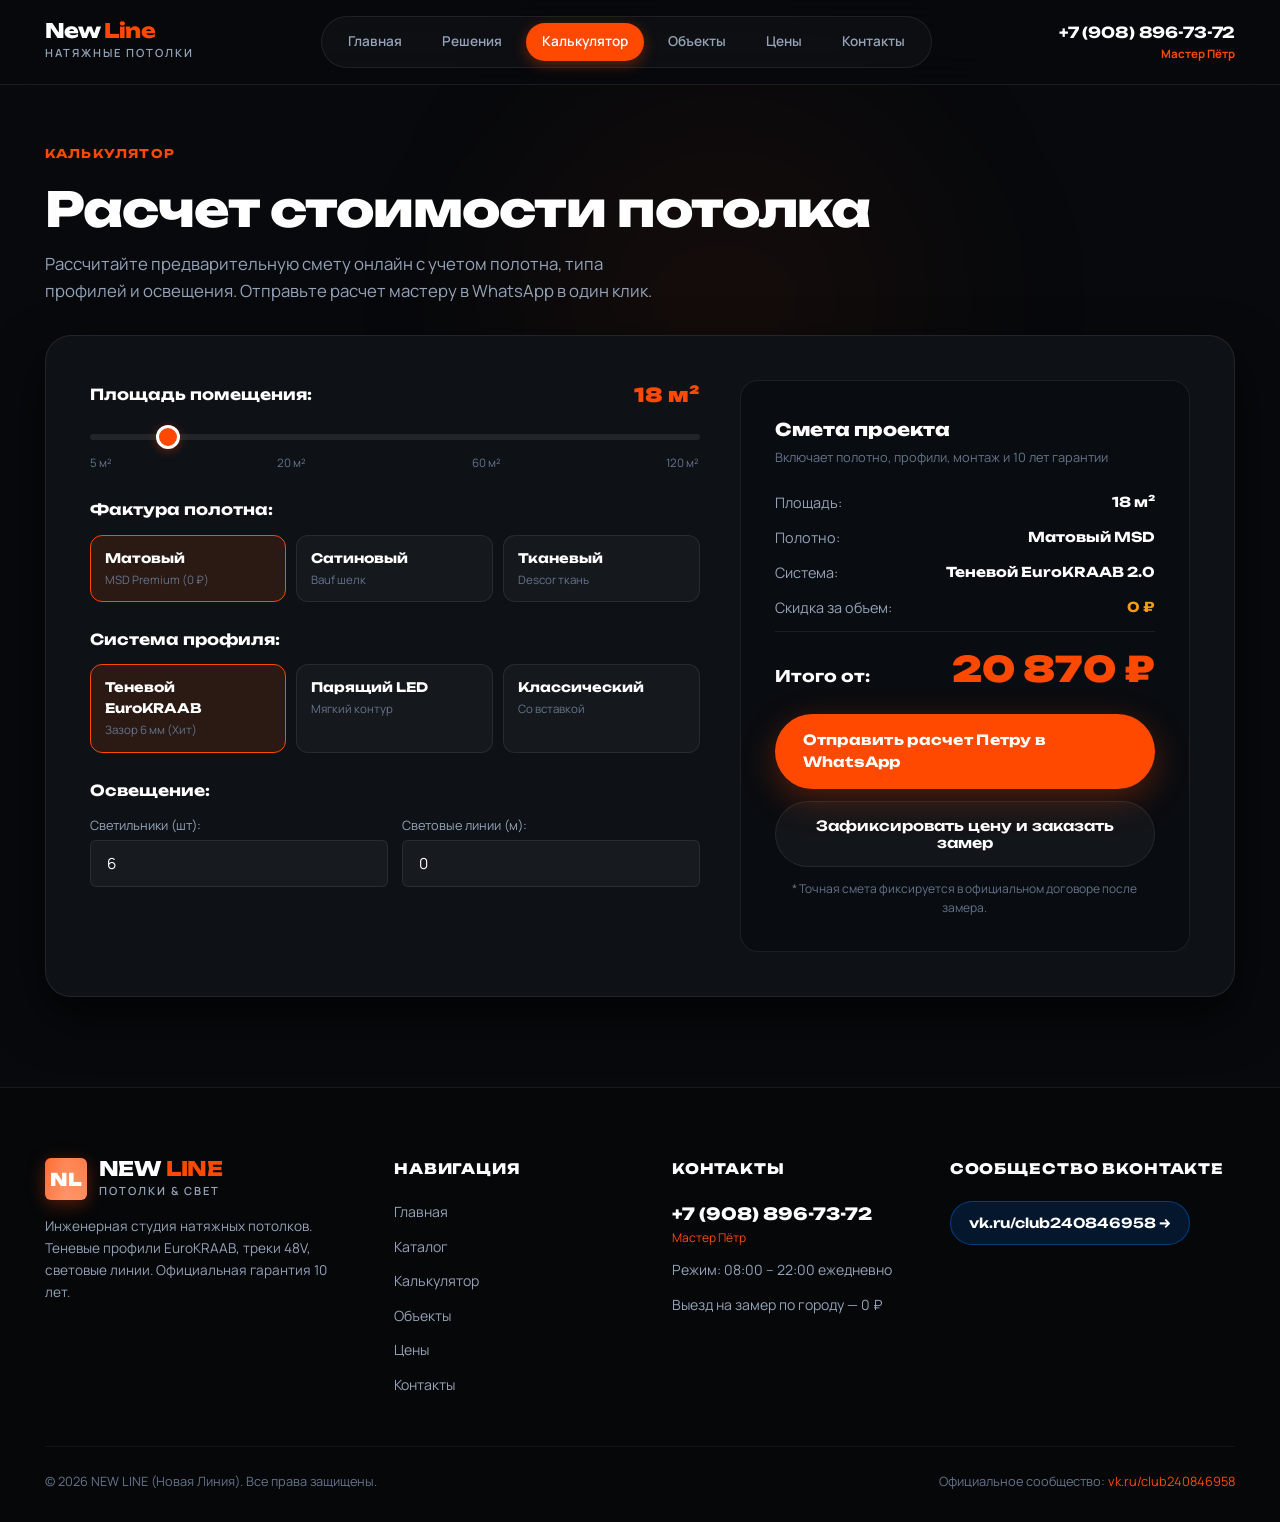
==== commit 4cfee3f8: "Обновление параметров: ширина MSD до 6.5м, удаление ПК-5, новое фото магнитных треков" ====
--- a/calculator.html
+++ b/calculator.html
@@ -144,14 +144,6 @@
                 <input type="number" id="estLines" class="studio-input" value="0" min="0" max="40" style="margin-bottom: 0;">
               </div>
             </div>
-          </div>
-
-          <!-- Niche -->
-          <div class="estimator-group" style="margin-bottom: 0;">
-            <label style="display: flex; align-items: center; gap: 10px; cursor: pointer; font-size: 0.9rem; color: #CBD5E1;">
-              <input type="checkbox" id="estNiche" checked style="accent-color: var(--primary); width: 18px; height: 18px;">
-              <span>Скрытая ниша под шторы (ПК-5)</span>
-            </label>
           </div>
         </div>
 
